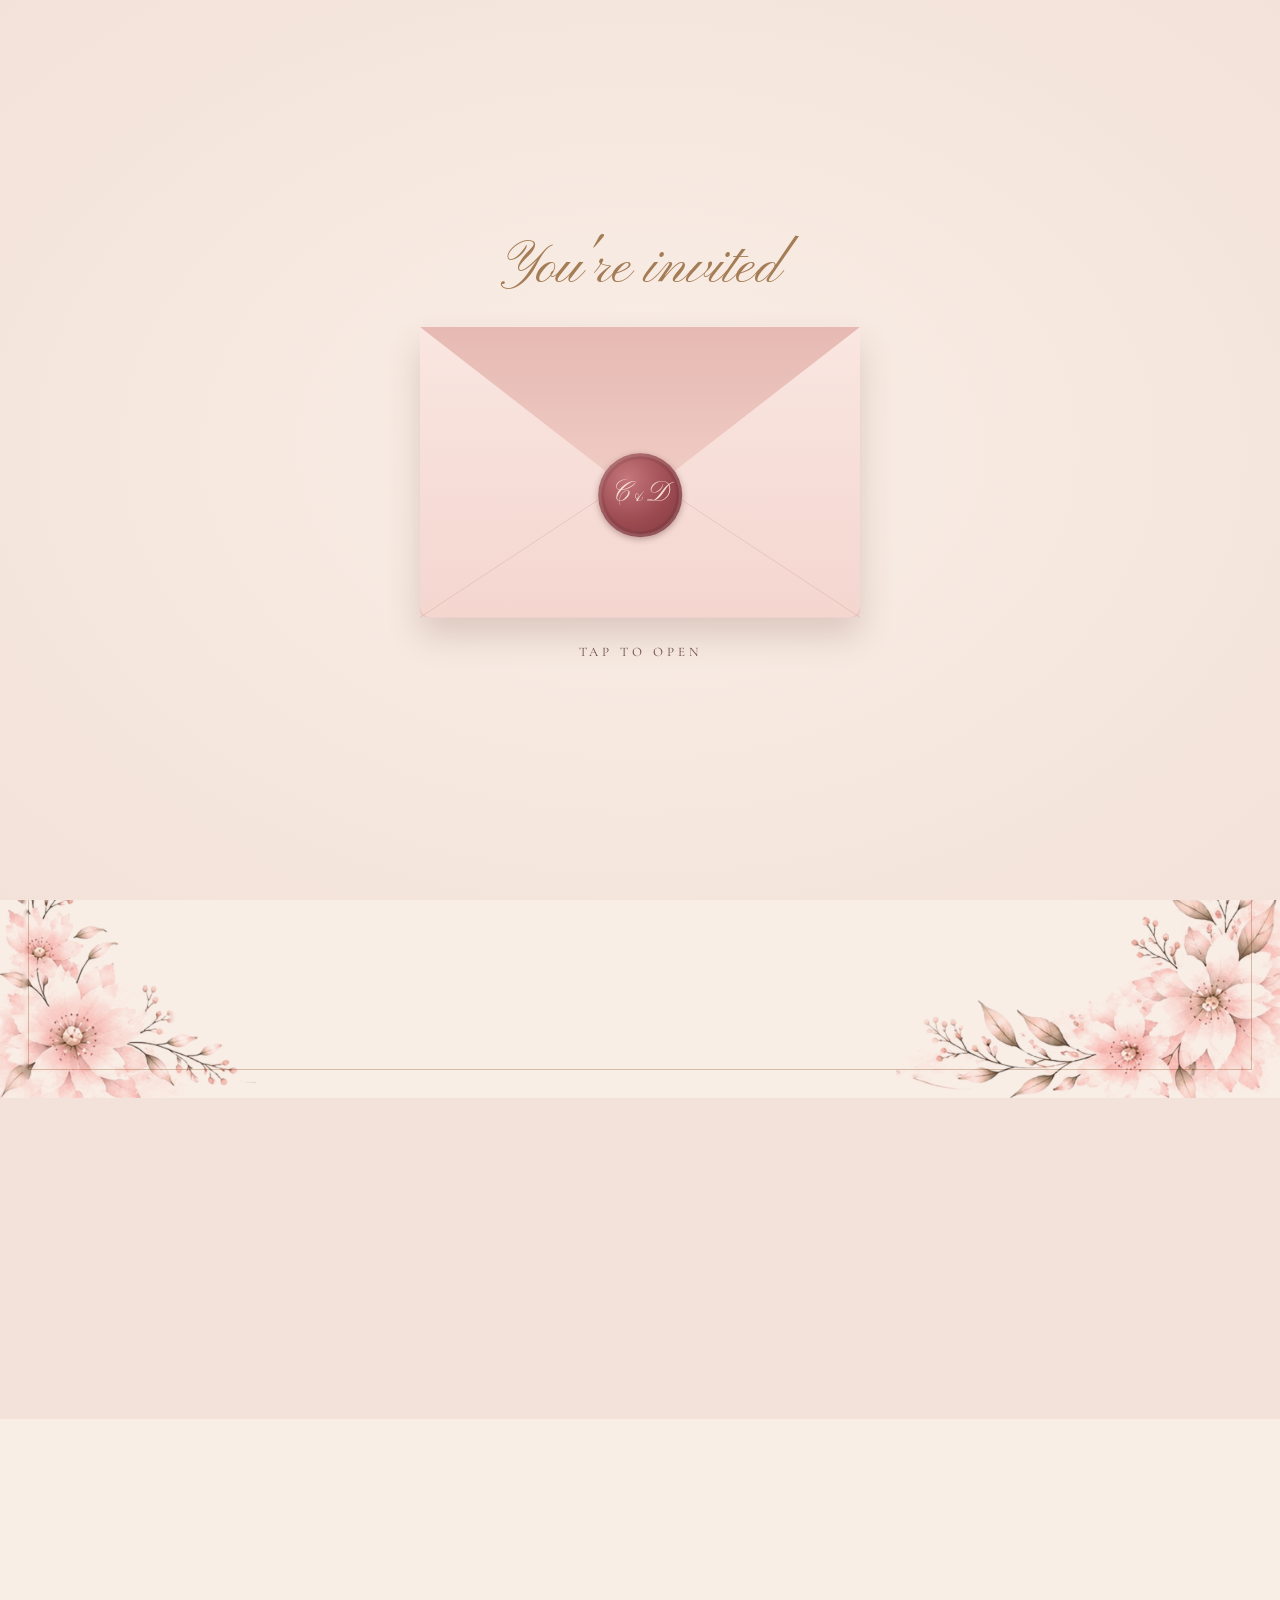
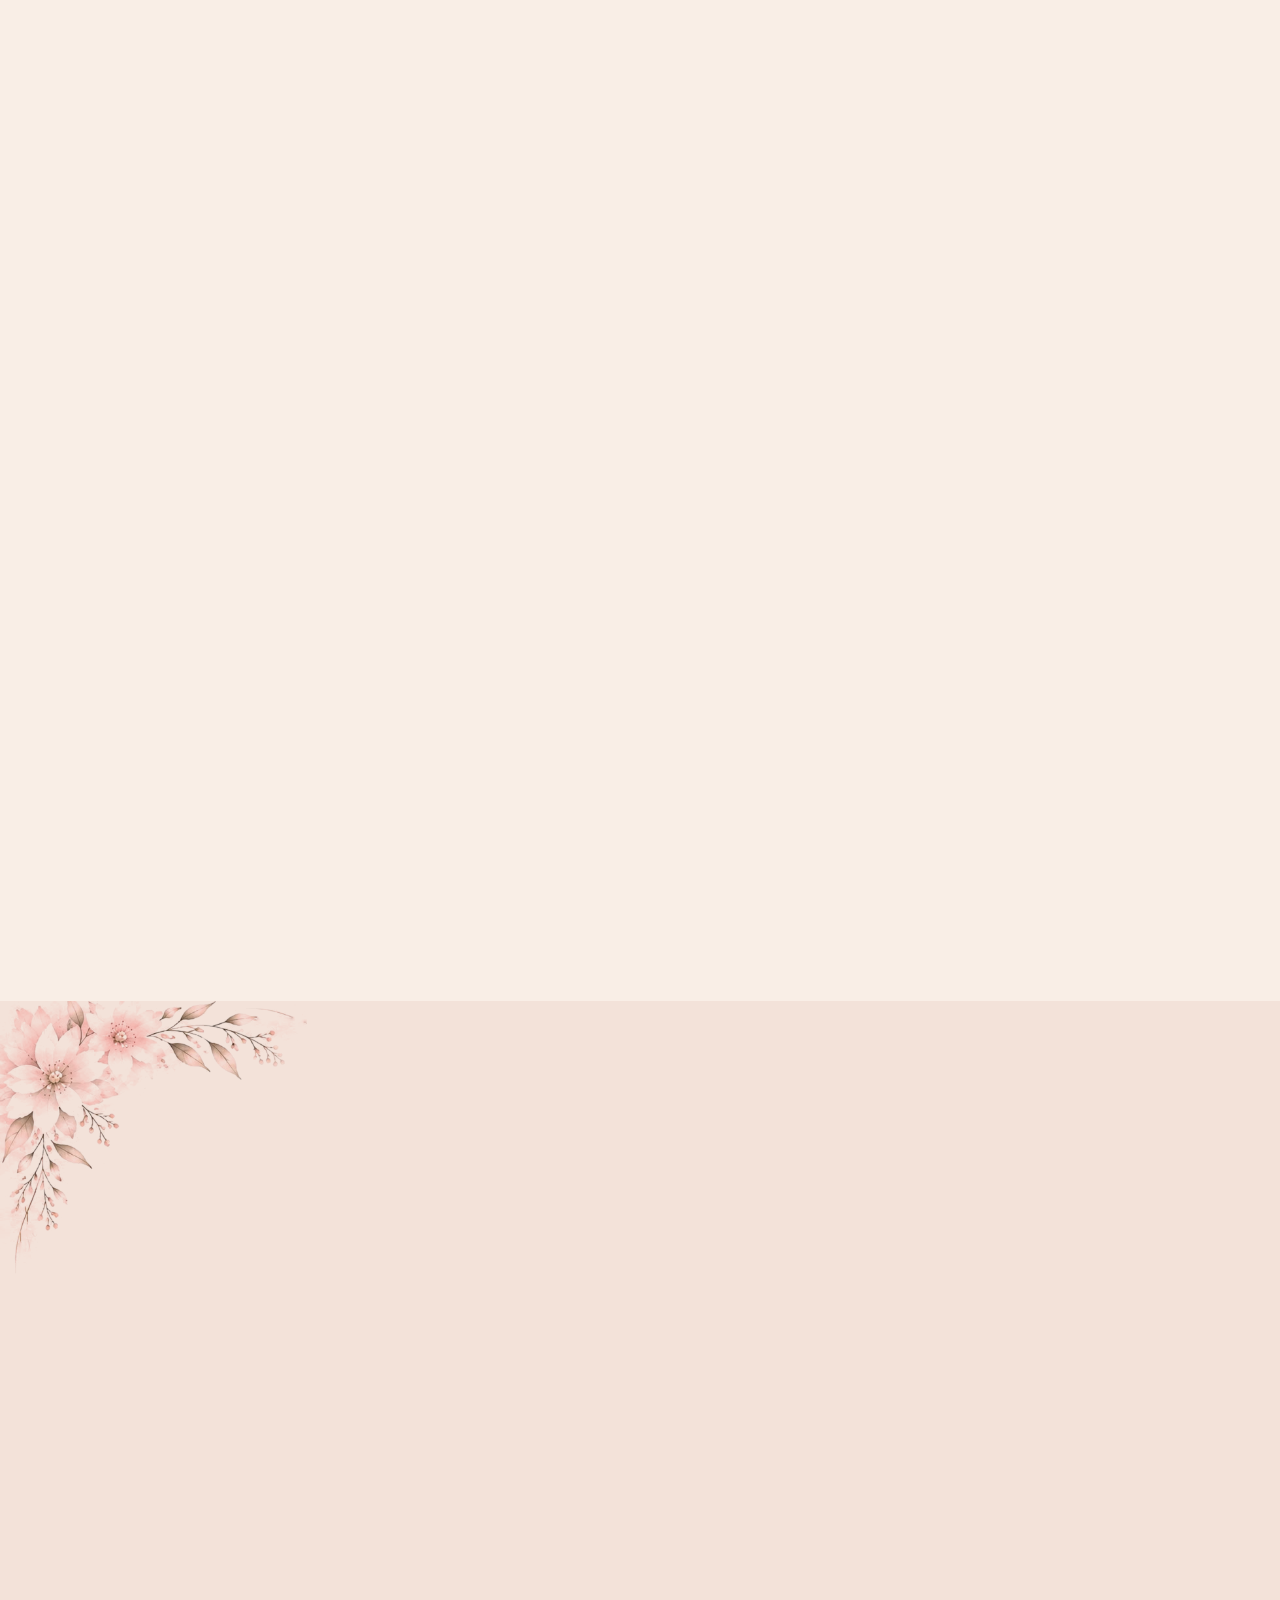
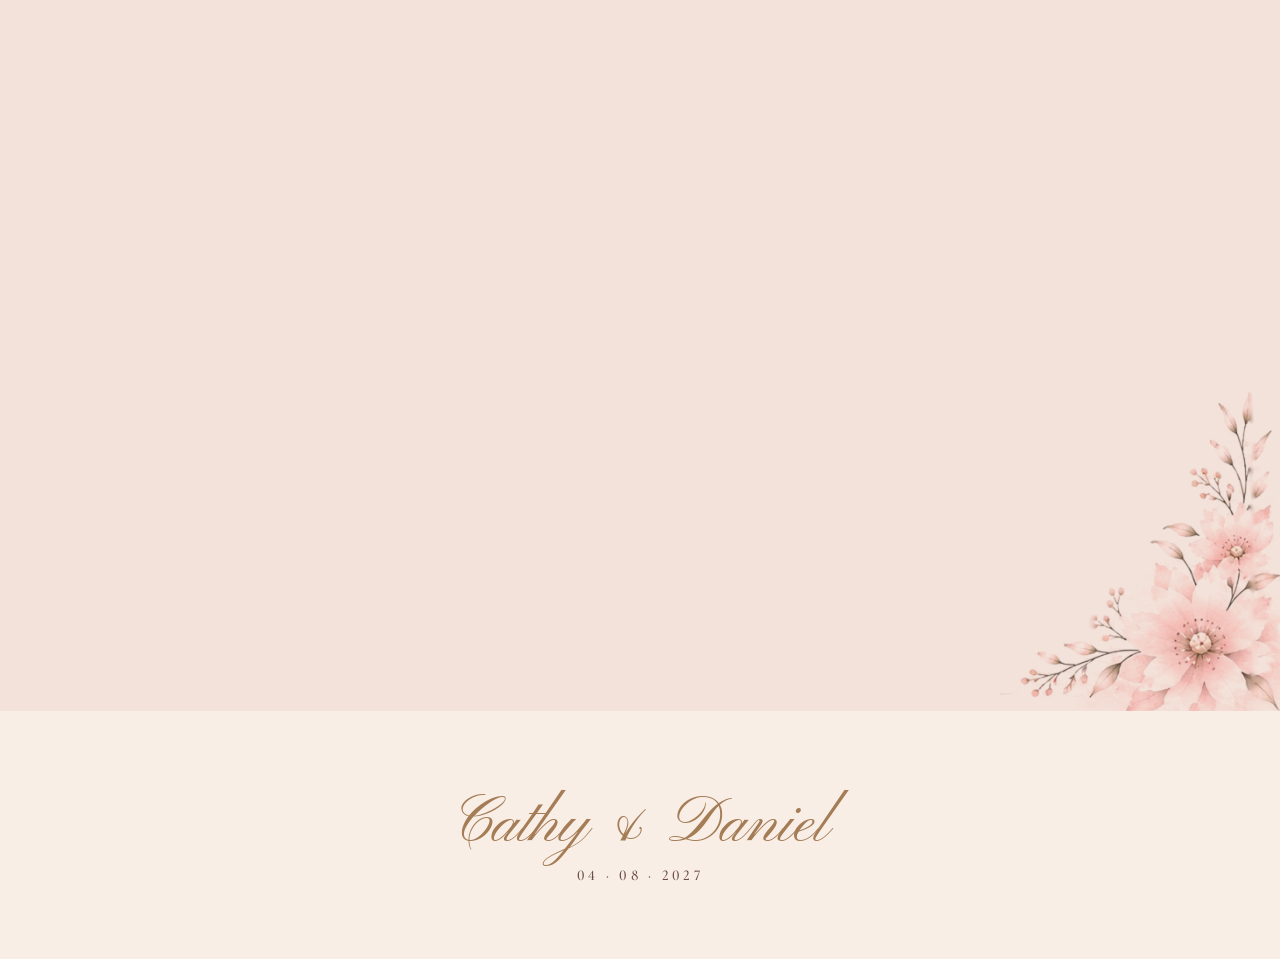
==== index.html @ a4ec34b3 "Redraw suit outline, fix Best Man/Maid of Honour layout on phones, real .ics file for Apple Calendar" ====
<!DOCTYPE html>
<html lang="en">
<head>
<meta charset="UTF-8">
<meta name="viewport" content="width=device-width, initial-scale=1, viewport-fit=cover">
<title>Cathy &amp; Daniel · 4 August 2027</title>
<meta name="description" content="Join us to celebrate the wedding of Cathy Lei Arcangel and Daniel Geoff Green on Wednesday 4 August 2027 at Surf Suites, URBNSURF Sydney.">
<meta property="og:title" content="Cathy &amp; Daniel are getting married">
<meta property="og:description" content="Wednesday, 4 August 2027 · Surf Suites, URBNSURF Sydney">
<meta property="og:image" content="assets/share.jpg">
<meta name="theme-color" content="#f9eee6">
<link rel="icon" href="assets/favicon.svg" type="image/svg+xml">
<link rel="preconnect" href="https://fonts.googleapis.com">
<link rel="preconnect" href="https://fonts.gstatic.com" crossorigin>
<link href="https://fonts.googleapis.com/css2?family=Cormorant+Garamond:ital,wght@0,400;0,500;0,600;1,400;1,500&family=Pinyon+Script&display=swap" rel="stylesheet">
<link rel="stylesheet" href="styles.css?v=7">
</head>
<body class="locked">

<!-- ============ ENVELOPE INTRO ============ -->
<div class="intro" id="intro" aria-label="Open your invitation">
  <p class="intro-greeting" id="greeting">You're invited</p>
  <button class="envelope" id="envelope" aria-label="Open the invitation">
    <span class="env-back"></span>
    <span class="env-card">
      <span class="script">Cathy &amp; Daniel</span>
      <span class="env-card-date">04 · 08 · 2027</span>
    </span>
    <svg class="env-pocket" viewBox="0 0 100 66" preserveAspectRatio="none" aria-hidden="true">
      <defs><linearGradient id="pk" x1="0" y1="0" x2="0" y2="1"><stop offset="0" stop-color="#fae6e1"/><stop offset="1" stop-color="#f4d6cf"/></linearGradient></defs>
      <path d="M0 0 L50 34.3 L100 0 L100 63 Q100 66 97 66 L3 66 Q0 66 0 63 Z" fill="url(#pk)"/>
      <path d="M0 0 L50 34.3 L100 0" fill="none" stroke="#fff" stroke-opacity=".7" stroke-width="1" vector-effect="non-scaling-stroke"/>
      <path d="M0 66 L44 37 M100 66 L56 37" fill="none" stroke="#d9aaa1" stroke-opacity=".45" stroke-width="1" vector-effect="non-scaling-stroke"/>
    </svg>
    <svg class="env-flap" viewBox="0 0 100 38.3" preserveAspectRatio="none" aria-hidden="true">
      <defs><linearGradient id="fl" x1="0" y1="0" x2="0" y2="1"><stop offset="0" stop-color="#e6bab2"/><stop offset="1" stop-color="#f0cdc6"/></linearGradient></defs>
      <path d="M0 0 L100 0 L52 37.3 Q50 38.3 48 37.3 Z" fill="url(#fl)"/>
    </svg>
    <span class="seal"><span>C<i>&amp;</i>D</span></span>
  </button>
  <p class="intro-hint">Tap to open</p>
</div>

<!-- ============ NAV ============ -->
<nav class="nav" id="nav">
  <a href="#top" class="nav-mono script">C &amp; D</a>
  <div class="nav-links">
    <a href="#details">Details</a>
    <a href="#entourage">Entourage</a>
    <a href="#attire">Attire</a>
    <a href="#rsvp" class="nav-rsvp">RSVP</a>
  </div>
</nav>

<main id="top">

  <!-- ============ HERO / INVITATION ============ -->
  <header class="hero">
    <img class="floral fl-tl" src="assets/floral-corner.png" alt="">
    <img class="floral fl-br" src="assets/floral-corner.png" alt="">
    <img class="floral fl-bl" src="assets/floral-low.png" alt="">

    <div class="hero-inner">
      <p class="caps small reveal">With the grace of God<br>and the blessing of our parents</p>
      <p class="parents reveal">Emmanuel and Juana Arcangel<br>Rodney and Debbie Green</p>

      <div class="divider reveal"><span></span></div>

      <p class="caps small reveal">Together with our families</p>
      <h1 class="couple reveal">
        <span class="name">Cathy Lei Arcangel</span>
        <span class="and"><span class="script">and</span></span>
        <span class="name">Daniel Geoff Green</span>
      </h1>
      <p class="caps small reveal">Joyfully invite you to celebrate our wedding</p>

      <div class="divider reveal"><span></span></div>

      <p class="date reveal">Wednesday, 4 August 2027<br>4:00 pm</p>
      <p class="script venue-script reveal">Surf Suites</p>
      <p class="caps small reveal">URBNSURF Sydney · Sydney Olympic Park</p>

      <a href="#rsvp" class="btn reveal">RSVP</a>
    </div>

  </header>

  <!-- ============ COUNTDOWN ============ -->
  <section class="countdown" id="countdown">
    <p class="script section-script reveal">Counting down</p>
    <div class="timer reveal" id="timer" aria-live="off">
      <div><b id="cd-days">--</b><span>Days</span></div>
      <div><b id="cd-hours">--</b><span>Hours</span></div>
      <div><b id="cd-mins">--</b><span>Minutes</span></div>
      <div><b id="cd-secs">--</b><span>Seconds</span></div>
    </div>
  </section>

  <!-- ============ DETAILS ============ -->
  <section class="section" id="details">
    <h2 class="script section-title reveal">The Details</h2>
    <div class="divider reveal"><span></span></div>

    <div class="detail-grid">
      <article class="card reveal">
        <p class="eyebrow">When</p>
        <p class="card-big">Wednesday<br>4 August 2027</p>
        <p class="card-text">Ceremony begins at 4:00 pm</p>
        <div class="card-actions">
          <a class="btn btn-ghost" id="gcal" target="_blank" rel="noopener">Google Calendar</a>
          <a class="btn btn-ghost" href="assets/wedding.ics">Apple / Outlook</a>
        </div>
      </article>

      <article class="card reveal">
        <p class="eyebrow">Where</p>
        <p class="card-big">Surf Suites</p>
        <p class="card-text">URBNSURF Sydney<br>Sydney Olympic Park, NSW</p>
        <div class="card-actions">
          <a class="btn btn-ghost" target="_blank" rel="noopener"
             href="https://www.google.com/maps/search/?api=1&query=URBNSURF+Sydney+Sydney+Olympic+Park">Get directions</a>
        </div>
      </article>
    </div>

    <div class="map reveal">
      <iframe title="Map to URBNSURF Sydney" loading="lazy" referrerpolicy="no-referrer-when-downgrade"
        src="https://maps.google.com/maps?q=URBNSURF%20Sydney%2C%20Sydney%20Olympic%20Park&z=15&output=embed"></iframe>
    </div>
  </section>

  <!-- ============ ENTOURAGE ============ -->
  <section class="section section-tint" id="entourage">
    <img class="floral fl-sec-tl" src="assets/floral-corner.png" alt="">
    <h2 class="script section-title reveal">Wedding Entourage</h2>
    <div class="divider reveal"><span></span></div>

    <div class="ent-block reveal">
      <h3 class="heading">Witnesses</h3>
      <p class="desc">to stand with us and bear witness to our exchange of vows</p>
      <p class="names">Reggie and Ana Mercado<br>Pete and Janene Rox</p>
    </div>

    <div class="ent-block reveal">
      <p class="desc">to stand beside us throughout our wedding ceremony</p>
      <div class="split">
        <div><h4 class="sub">Best Man</h4><p class="names">Adam Cooper</p></div>
        <div><h4 class="sub">Maid of Honour</h4><p class="names">Jane Zamar</p></div>
      </div>
    </div>

    <div class="ent-block reveal">
      <h3 class="heading">Ceremonial Traditions</h3>
      <p class="desc intro-desc">Honouring cherished Filipino wedding traditions that celebrate unity, love, commitment and the joining of two families</p>
      <div class="rites">
        <div class="rite">
          <h4 class="sub">The Veil</h4>
          <p class="desc">to clothe us in unity, comfort and the loving protection of our marriage</p>
          <p class="names sm">Paul Zamar and Richelle Zamora</p>
        </div>
        <div class="rite">
          <h4 class="sub">The Cord</h4>
          <p class="desc">to bind us together in everlasting love and fidelity</p>
          <p class="names sm">Luke Evangelista and Mara Angoluan</p>
        </div>
        <div class="rite">
          <h4 class="sub">The Candle</h4>
          <p class="desc">to light our path as one family and guide us on our journey together</p>
          <p class="names sm">Rebecca Green</p>
        </div>
      </div>
    </div>

    <div class="ent-block reveal">
      <div class="split">
        <div><h4 class="sub">Flower Girls</h4><p class="names sm">Elisha and Lois Zamar</p></div>
        <div><h4 class="sub">Ring Bearer</h4><p class="names sm">Nathan Zamar</p></div>
      </div>
    </div>
  </section>

  <!-- ============ ATTIRE ============ -->
  <section class="section attire" id="attire">
    <h2 class="script section-title reveal">Attire</h2>
    <div class="divider reveal"><span></span></div>
    <div class="attire-row reveal">
      <img src="assets/dress.svg" alt="Line drawing of a formal gown" class="attire-dress">
      <div>
        <p class="card-big">Formal</p>
        <p class="card-text">Please join us dressed in your formal best.</p>
      </div>
      <img src="assets/suit.svg" alt="Line drawing of a formal suit" class="attire-suit">
    </div>
  </section>

  <!-- ============ RSVP ============ -->
  <section class="section section-tint" id="rsvp">
    <img class="floral fl-sec-br" src="assets/floral-low.png" alt="">
    <h2 class="script section-title reveal">Kindly Reply</h2>
    <div class="divider reveal"><span></span></div>
    <p class="caps small reveal" id="rsvp-deadline">Please respond by 30 June 2027</p>

    <form class="rsvp reveal" id="rsvp-form" novalidate>
      <p class="rsvp-hello" id="rsvp-hello" hidden></p>

      <label class="field">
        <span>Your name<span class="req">*</span></span>
        <input type="text" name="name" id="f-name" autocomplete="name" required>
      </label>

      <fieldset class="choice">
        <legend>Will you be joining us?<span class="req">*</span></legend>
        <label class="choice-card">
          <input type="radio" name="attending" value="Yes" required>
          <span><b>Joyfully accepts</b><small>I'll be there</small></span>
        </label>
        <label class="choice-card">
          <input type="radio" name="attending" value="No">
          <span><b>Regretfully declines</b><small>Celebrating from afar</small></span>
        </label>
      </fieldset>

      <div class="if-yes" id="if-yes" hidden>
        <label class="field">
          <span>How many in your party, including you?</span>
          <select name="guests" id="f-guests"></select>
          <small class="hint" id="seats-hint"></small>
        </label>
        <label class="field" id="names-field" hidden>
          <span>Names of your guests</span>
          <input type="text" name="guestNames" placeholder="e.g. Maria Santos, Jose Santos">
        </label>
        <label class="field">
          <span>Dietary requirements or allergies</span>
          <textarea name="dietary" rows="2" placeholder="Vegetarian, gluten-free, nut allergy… (leave blank if none)"></textarea>
        </label>
      </div>

      <label class="field">
        <span>Email <small>(optional, for any updates)</small></span>
        <input type="email" name="email" autocomplete="email">
      </label>

      <label class="field">
        <span>A note for the couple <small>(optional)</small></span>
        <textarea name="message" rows="3"></textarea>
      </label>

      <input type="hidden" name="invite" id="f-invite">
      <!-- spam trap: real people never see or fill this -->
      <input type="text" name="website" class="hp" tabindex="-1" autocomplete="off" aria-hidden="true">

      <p class="form-error" id="form-error" role="alert" hidden></p>
      <button type="submit" class="btn btn-solid" id="submit">Send RSVP</button>
    </form>

    <div class="thanks" id="thanks" hidden>
      <p class="script thanks-title" id="thanks-title">Thank you</p>
      <p class="card-text" id="thanks-text"></p>
      <button class="link-btn" id="again" type="button">Need to change something? Reply again</button>
    </div>
  </section>

  <footer class="footer">
    <p class="script footer-names">Cathy &amp; Daniel</p>
    <p class="caps small">04 · 08 · 2027</p>
  </footer>
</main>

<script src="app.js?v=7"></script>
</body>
</html>
---- styles.css ----
:root {
  --paper: #f9eee6;        /* matches the watercolour artwork's paper exactly */
  --paper-deep: #f3e2d9;
  --blush: #efd3cc;
  --ink: #4a3029;
  --ink-soft: #6a4c43;
  --gold: #a47c55;
  --gold-soft: rgba(164, 124, 85, .45);
  --rose: #b05f63;
  --rose-deep: #93464c;
  --serif: "Cormorant Garamond", Georgia, "Times New Roman", serif;
  --script: "Pinyon Script", "Snell Roundhand", cursive;
  --gutter: clamp(16px, 5vw, 48px);
}

* { box-sizing: border-box; margin: 0; padding: 0; }
html { scroll-behavior: smooth; -webkit-text-size-adjust: 100%; }
body {
  background: var(--paper);
  color: var(--ink);
  font-family: var(--serif);
  font-size: 18px;
  line-height: 1.5;
  font-variant-numeric: lining-nums;
  overflow-x: hidden;
}
body.locked { overflow: hidden; height: 100svh; }
img { max-width: 100%; display: block; }
a { color: inherit; }

/* ---------- shared type ---------- */
.script { font-family: var(--script); font-weight: 400; color: var(--gold); line-height: 1.1; }
.caps { text-transform: uppercase; letter-spacing: .22em; font-weight: 500; }
.small { font-size: clamp(12.5px, 3.3vw, 15px); color: var(--ink-soft); line-height: 1.8; }
.divider { display: flex; align-items: center; gap: 12px; width: min(300px, 70%); margin: 28px auto; }
.divider::before, .divider::after { content: ""; flex: 1; height: 1px; background: var(--gold); opacity: .7; }
.divider span { width: 7px; height: 7px; background: var(--gold); transform: rotate(45deg); }

.btn {
  display: inline-block; margin-top: 34px; padding: 13px 38px;
  font: 600 14px/1 var(--serif); letter-spacing: .28em; text-transform: uppercase; text-decoration: none;
  color: var(--paper); background: var(--gold); border: 1px solid var(--gold); border-radius: 999px;
  cursor: pointer; transition: background .25s, color .25s, transform .25s;
}
.btn:hover { background: var(--rose-deep); border-color: var(--rose-deep); transform: translateY(-1px); }
.btn-ghost { background: transparent; color: var(--gold); margin-top: 0; padding: 11px 20px; font-size: 12.5px; letter-spacing: .2em; }
.btn-ghost:hover { color: var(--paper); }
.btn-solid { width: 100%; margin-top: 10px; }
.btn:focus-visible, input:focus-visible, select:focus-visible, textarea:focus-visible, .envelope:focus-visible {
  outline: 2px solid var(--rose); outline-offset: 3px;
}

/* ---------- florals ---------- */
.floral { position: absolute; pointer-events: none; user-select: none; z-index: 0; }
.fl-tl { top: 0; left: 0; width: clamp(200px, 36vw, 470px); }
.fl-br { bottom: 0; right: 0; width: clamp(170px, 30vw, 400px); transform: rotate(180deg); }
.fl-bl { bottom: 0; left: 0; width: clamp(120px, 20vw, 260px); opacity: .95; }
.fl-sec-tl { top: 0; left: 0; width: clamp(150px, 24vw, 320px); opacity: .9; }
.fl-sec-br { bottom: 0; right: 0; width: clamp(140px, 22vw, 280px); transform: scaleX(-1); opacity: .9; }
.fl-foot { top: 0; right: 0; width: clamp(150px, 22vw, 280px); transform: scaleX(-1); opacity: .85; }

/* ---------- envelope intro ---------- */
.intro {
  position: fixed; inset: 0; z-index: 50;
  display: flex; flex-direction: column; align-items: center; justify-content: center; gap: 26px;
  padding: var(--gutter);
  background: radial-gradient(ellipse at center, var(--paper) 0%, var(--paper-deep) 100%);
  transition: opacity .9s ease, visibility .9s;
}
.intro.gone { opacity: 0; visibility: hidden; }
.intro-greeting { font: 400 clamp(36px, 9vw, 58px)/1.1 var(--script); color: var(--gold); text-align: center; }
.intro-hint { font-size: 13px; letter-spacing: .3em; text-transform: uppercase; color: var(--ink-soft); animation: pulse 2.2s ease-in-out infinite; }
.intro.opening .intro-hint, .intro.opening .intro-greeting { opacity: 0; transition: opacity .4s; }
@keyframes pulse { 50% { opacity: .45; } }

.envelope {
  --w: min(86vw, 440px);
  position: relative; width: var(--w); height: calc(var(--w) * .66);
  border: 0; padding: 0; background: none; cursor: pointer;
  -webkit-tap-highlight-color: transparent;
}
/* Shapes are inline SVG, not CSS clip-path: browsers can drop clip-path
   on layers next to a 3D-animated element, which made the pocket cover the card. */
.env-back, .env-pocket, .env-flap { position: absolute; left: 0; top: 0; width: 100%; display: block; }
.env-back { height: 100%; z-index: 1; background: #ecc8c1; border-radius: 6px; box-shadow: 0 18px 34px rgba(110, 60, 50, .2); }
.env-pocket { height: 100%; z-index: 3; overflow: visible; }
.env-flap {
  height: 58%; z-index: 4;
  transform-origin: 50% 0;
  transform: perspective(900px) rotateX(0deg);
  transition: transform .7s cubic-bezier(.6, 0, .3, 1), z-index 0s .35s;
}
.env-card {
  position: absolute; z-index: 2; left: 7%; right: 7%; top: 8%; height: 86%;
  background: var(--paper); border-radius: 3px;
  box-shadow: inset 0 0 0 1px var(--gold-soft), 0 2px 10px rgba(110, 60, 50, .12);
  display: flex; flex-direction: column; align-items: center; justify-content: flex-start; padding-top: 7%;
  transition: transform 1s cubic-bezier(.5, 0, .2, 1) .55s;
}
.env-card .script { font-size: clamp(26px, 7vw, 40px); }
.env-card-date { font-size: 12px; letter-spacing: .3em; color: var(--ink-soft); margin-top: 4px; }
.seal {
  position: absolute; z-index: 5; left: 50%; top: 58%; width: 19%; aspect-ratio: 1;
  transform: translate(-50%, -50%);
  border-radius: 50%;
  background: radial-gradient(circle at 35% 30%, #c4767a, #9b4a50 55%, #7e3940);
  box-shadow: 0 2px 6px rgba(80, 30, 30, .35), inset 0 0 0 3px rgba(255, 255, 255, .12), inset 0 0 0 6px rgba(0, 0, 0, .08);
  display: grid; place-items: center;
  transition: opacity .3s, transform .3s;
}
.seal span { font: 400 clamp(18px, 5vw, 28px)/1 var(--script); color: #f6dcd6; }
.seal i { font-style: normal; font-size: .7em; padding: 0 1px; }
.envelope:hover .seal { transform: translate(-50%, -50%) scale(1.05); }

.intro.opening .seal { opacity: 0; transform: translate(-50%, -50%) scale(.6); }
.intro.opening .env-flap { transform: perspective(900px) rotateX(180deg); z-index: 0; }
.intro.opening .env-card { transform: translateY(-55%); }

/* ---------- nav ---------- */
.nav {
  position: fixed; top: 0; left: 0; right: 0; z-index: 20;
  display: flex; align-items: center; justify-content: space-between;
  padding: 10px var(--gutter);
  background: rgba(249, 238, 230, .9); backdrop-filter: blur(8px); -webkit-backdrop-filter: blur(8px);
  border-bottom: 1px solid var(--gold-soft);
  transform: translateY(-100%); transition: transform .4s ease;
}
.nav.show { transform: none; }
.nav-mono { font-size: 28px; text-decoration: none; }
.nav-links { display: flex; gap: clamp(12px, 3.5vw, 32px); align-items: center; }
.nav-links a { font-size: 13px; letter-spacing: .2em; text-transform: uppercase; text-decoration: none; color: var(--ink-soft); }
.nav-links a:hover { color: var(--rose); }
.nav-rsvp { color: var(--rose) !important; font-weight: 600; }

/* ---------- hero ---------- */
.hero {
  position: relative; min-height: 100svh; overflow: hidden;
  display: flex; align-items: center; justify-content: center;
  padding: clamp(110px, 16vh, 160px) var(--gutter) clamp(90px, 14vh, 130px);
  text-align: center;
}
.hero::before { /* the gold frame from the printed card */
  content: ""; position: absolute; inset: clamp(12px, 2.5vw, 28px);
  border: 1px solid var(--gold-soft); pointer-events: none;
}
.hero-inner { position: relative; z-index: 1; max-width: 720px; }
.parents { font-size: clamp(20px, 5vw, 27px); font-weight: 500; line-height: 1.4; margin-top: 14px; }
.couple { font-weight: 500; margin: 18px 0 20px; }
.couple .name {
  display: block; font-size: clamp(25px, 6.6vw, 46px);
  letter-spacing: .13em; text-transform: uppercase; line-height: 1.15; padding-left: .13em;
}
.couple .and { display: flex; align-items: center; gap: 14px; width: min(560px, 100%); margin: 8px auto; }
.couple .and::before, .couple .and::after { content: ""; flex: 1; height: 1px; background: linear-gradient(90deg, transparent, var(--gold)); }
.couple .and::after { background: linear-gradient(270deg, transparent, var(--gold)); }
.couple .and .script { font-size: clamp(44px, 11vw, 64px); }
.date { font-size: clamp(20px, 5vw, 29px); font-weight: 500; letter-spacing: .13em; text-transform: uppercase; line-height: 1.5; }
.venue-script { font-size: clamp(46px, 11vw, 64px); margin-top: 14px; }


/* ---------- countdown ---------- */
.countdown { text-align: center; padding: 64px var(--gutter) 72px; background: var(--paper-deep); }
.section-script { font-size: clamp(38px, 9vw, 52px); margin-bottom: 18px; }
.timer { display: flex; justify-content: center; gap: clamp(10px, 4vw, 40px); }
.timer div { min-width: clamp(64px, 18vw, 110px); padding: 16px 6px 12px; border: 1px solid var(--gold-soft); border-radius: 6px; background: var(--paper); }
.timer b { display: block; font-size: clamp(32px, 8vw, 52px); font-weight: 500; line-height: 1; }
.timer span { display: block; margin-top: 8px; font-size: clamp(10.5px, 2.6vw, 13px); letter-spacing: .22em; text-transform: uppercase; color: var(--rose); font-weight: 600; }

/* ---------- sections ---------- */
.section { position: relative; overflow: hidden; padding: clamp(72px, 12vw, 120px) var(--gutter); text-align: center; }
.section > *:not(.floral) { position: relative; z-index: 1; }
.section-tint { background: var(--paper-deep); }
.section-title { font-size: clamp(50px, 12vw, 76px); }
.section .divider { margin-top: 16px; margin-bottom: 40px; }

.detail-grid { display: grid; grid-template-columns: repeat(auto-fit, minmax(260px, 1fr)); gap: 22px; max-width: 820px; margin: 0 auto; }
.card { padding: 34px 24px 30px; background: rgba(255, 255, 255, .35); border: 1px solid var(--gold-soft); border-radius: 6px; }
.eyebrow { font-size: 13px; font-weight: 600; letter-spacing: .3em; text-transform: uppercase; color: var(--rose); margin-bottom: 12px; }
.card-big { font-size: clamp(24px, 6vw, 30px); font-weight: 500; line-height: 1.25; }
.card-text { color: var(--ink-soft); font-size: 18px; margin-top: 8px; }
.card-actions { display: flex; flex-wrap: wrap; gap: 10px; justify-content: center; margin-top: 22px; }
.map { max-width: 820px; margin: 22px auto 0; border-radius: 6px; overflow: hidden; border: 1px solid var(--gold-soft); aspect-ratio: 16 / 9; background: var(--paper-deep); }
.map iframe { width: 100%; height: 100%; border: 0; filter: sepia(.25) saturate(.8); }

/* ---------- entourage ---------- */
.ent-block { max-width: 640px; margin: 0 auto; }
.ent-block + .ent-block { margin-top: 26px; padding-top: 30px; border-top: 1px solid var(--gold-soft); }
.heading { font-size: clamp(15px, 4vw, 18px); font-weight: 600; letter-spacing: .24em; text-transform: uppercase; color: var(--rose); }
.sub { font-size: clamp(12.5px, 3.4vw, 14px); font-weight: 600; letter-spacing: .22em; text-transform: uppercase; color: var(--rose); }
.desc { font-style: italic; font-size: clamp(16px, 4vw, 18px); color: var(--ink-soft); line-height: 1.35; margin-top: 4px; text-wrap: balance; }
.intro-desc { max-width: 520px; margin: 6px auto 0; }
.names { font-size: clamp(20px, 5vw, 24px); font-weight: 500; line-height: 1.35; margin-top: 8px; }
.names.sm { font-size: clamp(19px, 4.6vw, 22px); }
.split { display: grid; grid-template-columns: 1fr 1fr; margin-top: 16px; }
.split > div + div { border-left: 1px solid var(--gold-soft); }
.split > div { padding: 2px 10px; }
.rites { display: grid; gap: 22px; margin-top: 26px; }

/* ---------- attire ---------- */
.attire-row { display: grid; grid-template-columns: 1fr minmax(0, 230px) 1fr; align-items: end; gap: clamp(10px, 4vw, 40px); max-width: 640px; margin: 0 auto; }
.attire-row > div { padding-bottom: 30px; }
.attire-dress { height: 180px; width: auto; max-width: none; justify-self: end; }
.attire-suit { height: 180px; width: auto; max-width: none; justify-self: start; }

/* ---------- RSVP ---------- */
.rsvp { max-width: 520px; margin: 34px auto 0; text-align: left; display: grid; gap: 20px;
  padding: clamp(24px, 6vw, 40px); background: rgba(255, 255, 255, .45); border: 1px solid var(--gold-soft); border-radius: 8px; }
.rsvp-hello { text-align: center; font-size: 22px; font-style: italic; color: var(--ink); }
.field { display: grid; gap: 7px; }
.field > span, .choice legend { font-size: 14px; font-weight: 600; letter-spacing: .12em; text-transform: uppercase; color: var(--ink-soft); }
.field small, .choice small { text-transform: none; letter-spacing: 0; font-weight: 400; }
.req { color: var(--rose); margin-left: 3px; }
input[type=text], input[type=email], select, textarea {
  width: 100%; font: 400 18px/1.4 var(--serif); color: var(--ink);
  padding: 11px 14px; background: var(--paper); border: 1px solid var(--gold-soft); border-radius: 6px;
  transition: border-color .2s, box-shadow .2s;
}
input:focus, select:focus, textarea:focus { outline: none; border-color: var(--gold); box-shadow: 0 0 0 3px rgba(164, 124, 85, .15); }
textarea { resize: vertical; }
select { appearance: none; background-image: linear-gradient(45deg, transparent 50%, var(--gold) 50%), linear-gradient(135deg, var(--gold) 50%, transparent 50%);
  background-position: calc(100% - 20px) 52%, calc(100% - 14px) 52%; background-size: 6px 6px; background-repeat: no-repeat; }
.hint { color: var(--ink-soft); font-size: 15px; font-style: italic; }
.choice { border: 0; display: grid; grid-template-columns: 1fr 1fr; gap: 12px; }
.choice legend { margin-bottom: 9px; }
.choice-card { position: relative; cursor: pointer; }
.choice-card input { position: absolute; opacity: 0; }
.choice-card span { display: block; height: 100%; text-align: center; padding: 16px 10px; border: 1px solid var(--gold-soft); border-radius: 6px; background: var(--paper); transition: all .2s; }
.choice-card b { display: block; font-size: 18px; font-weight: 600; }
.choice-card small { display: block; color: var(--ink-soft); font-style: italic; font-size: 15px; }
.choice-card input:checked + span { border-color: var(--rose); background: #f6e0dc; box-shadow: 0 0 0 1px var(--rose); }
.choice-card input:focus-visible + span { outline: 2px solid var(--rose); outline-offset: 2px; }
.hp { position: absolute; left: -9999px; width: 1px; height: 1px; opacity: 0; }
.form-error { color: var(--rose-deep); font-style: italic; text-align: center; }
.btn[disabled] { opacity: .6; cursor: wait; }
.if-yes { display: grid; gap: 20px; }
[hidden] { display: none !important; }

.thanks { max-width: 520px; margin: 34px auto 0; }
.thanks-title { font-size: clamp(52px, 13vw, 72px); }
.link-btn { margin-top: 22px; background: none; border: 0; font: italic 16px var(--serif); color: var(--gold); text-decoration: underline; cursor: pointer; }

/* ---------- footer ---------- */
.footer { position: relative; overflow: hidden; text-align: center; padding: 80px var(--gutter) 70px; }
.footer > p { position: relative; z-index: 1; }
.footer-names { font-size: clamp(46px, 11vw, 64px); }

/* ---------- reveal on scroll ---------- */
.reveal { opacity: 0; transform: translateY(18px); transition: opacity .9s ease, transform .9s ease; }
.reveal.in { opacity: 1; transform: none; }

@media (max-width: 520px) {
  .split > div { padding: 2px 6px; }
  .split .sub { font-size: 12px; letter-spacing: .13em; white-space: nowrap; }
  body { font-size: 17px; }
  .nav-mono { display: none; }
  .nav { justify-content: center; }
  .choice { grid-template-columns: 1fr; }
  .attire-row { grid-template-columns: 1fr 1fr; }
  .attire-row > div { grid-column: 1 / -1; grid-row: 1; padding-bottom: 6px; }
  .attire-dress, .attire-suit { height: 150px; }
}

@media (max-width: 380px) {
  .split .sub { font-size: 11.5px; letter-spacing: .08em; }
}

@media (prefers-reduced-motion: reduce) {
  html { scroll-behavior: auto; }
  *, *::before, *::after { animation: none !important; transition-duration: .01ms !important; transition-delay: 0s !important; }
  .reveal { opacity: 1; transform: none; }
}
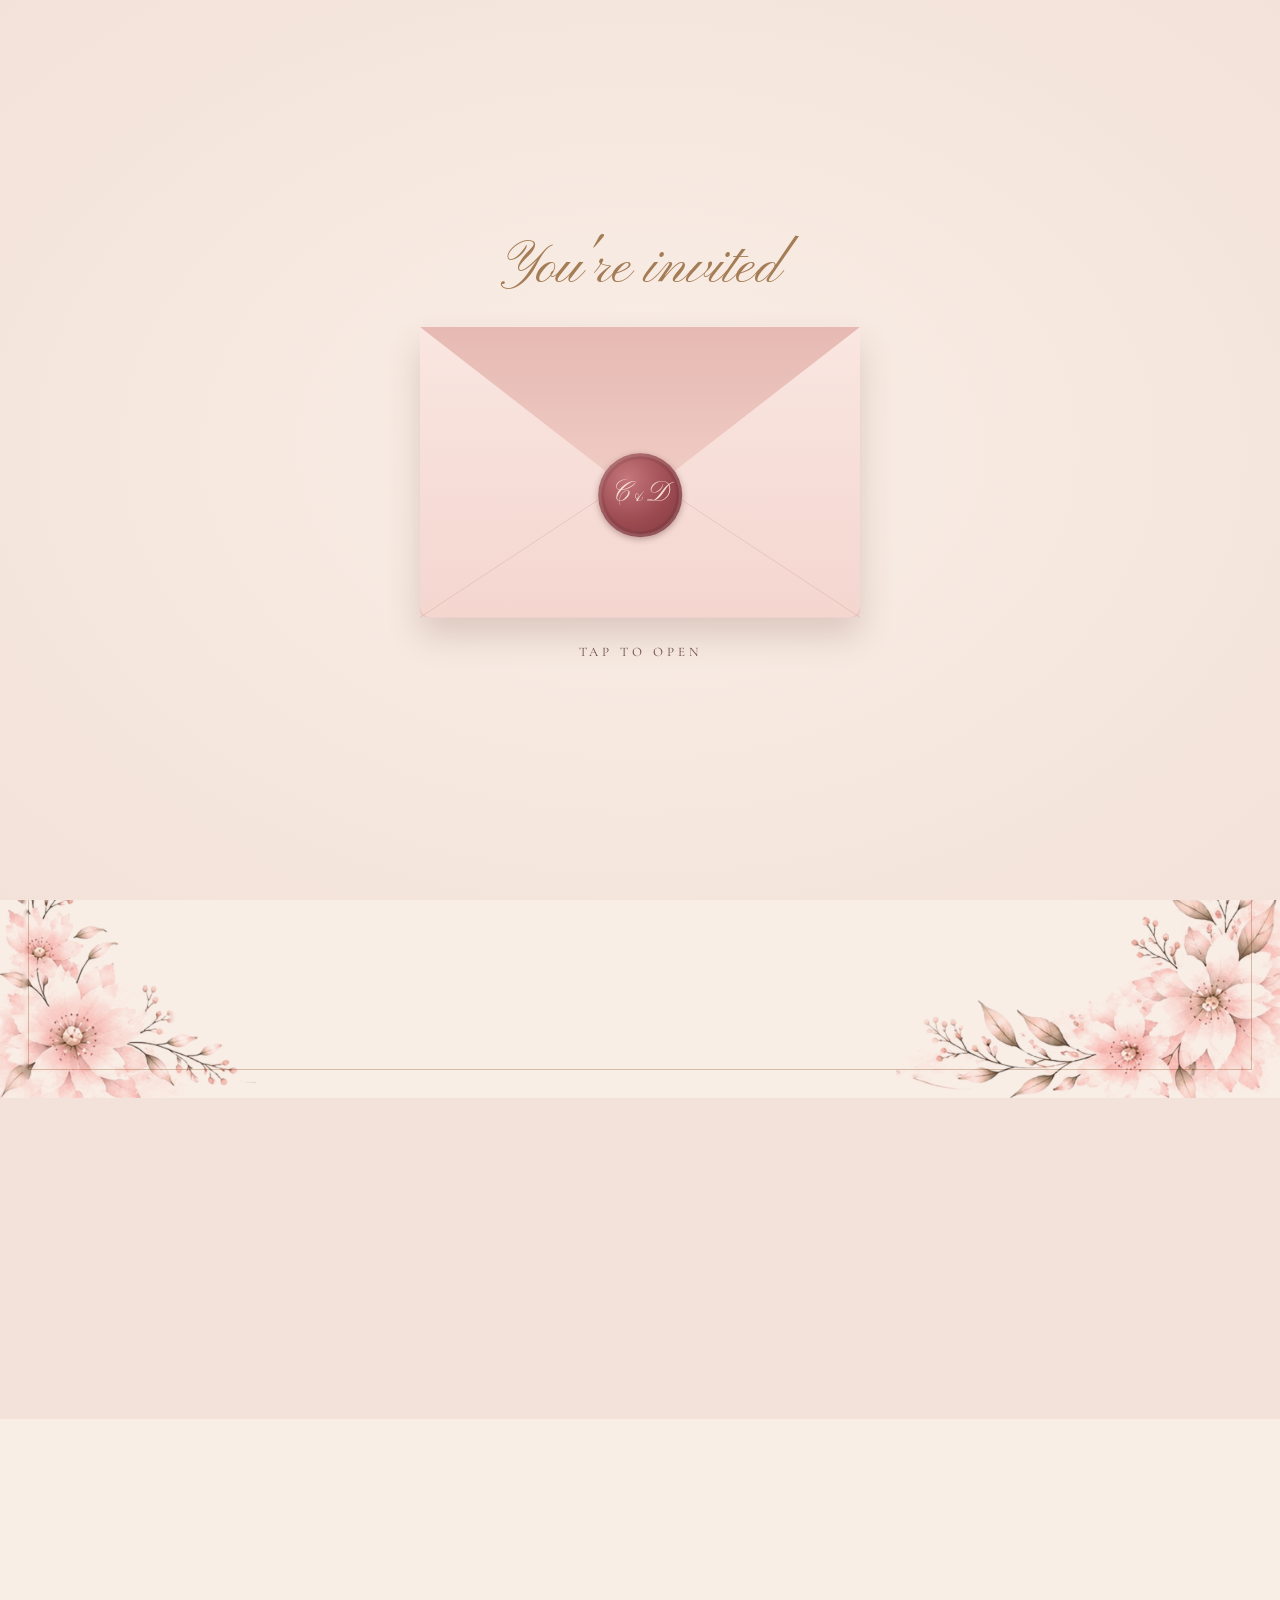
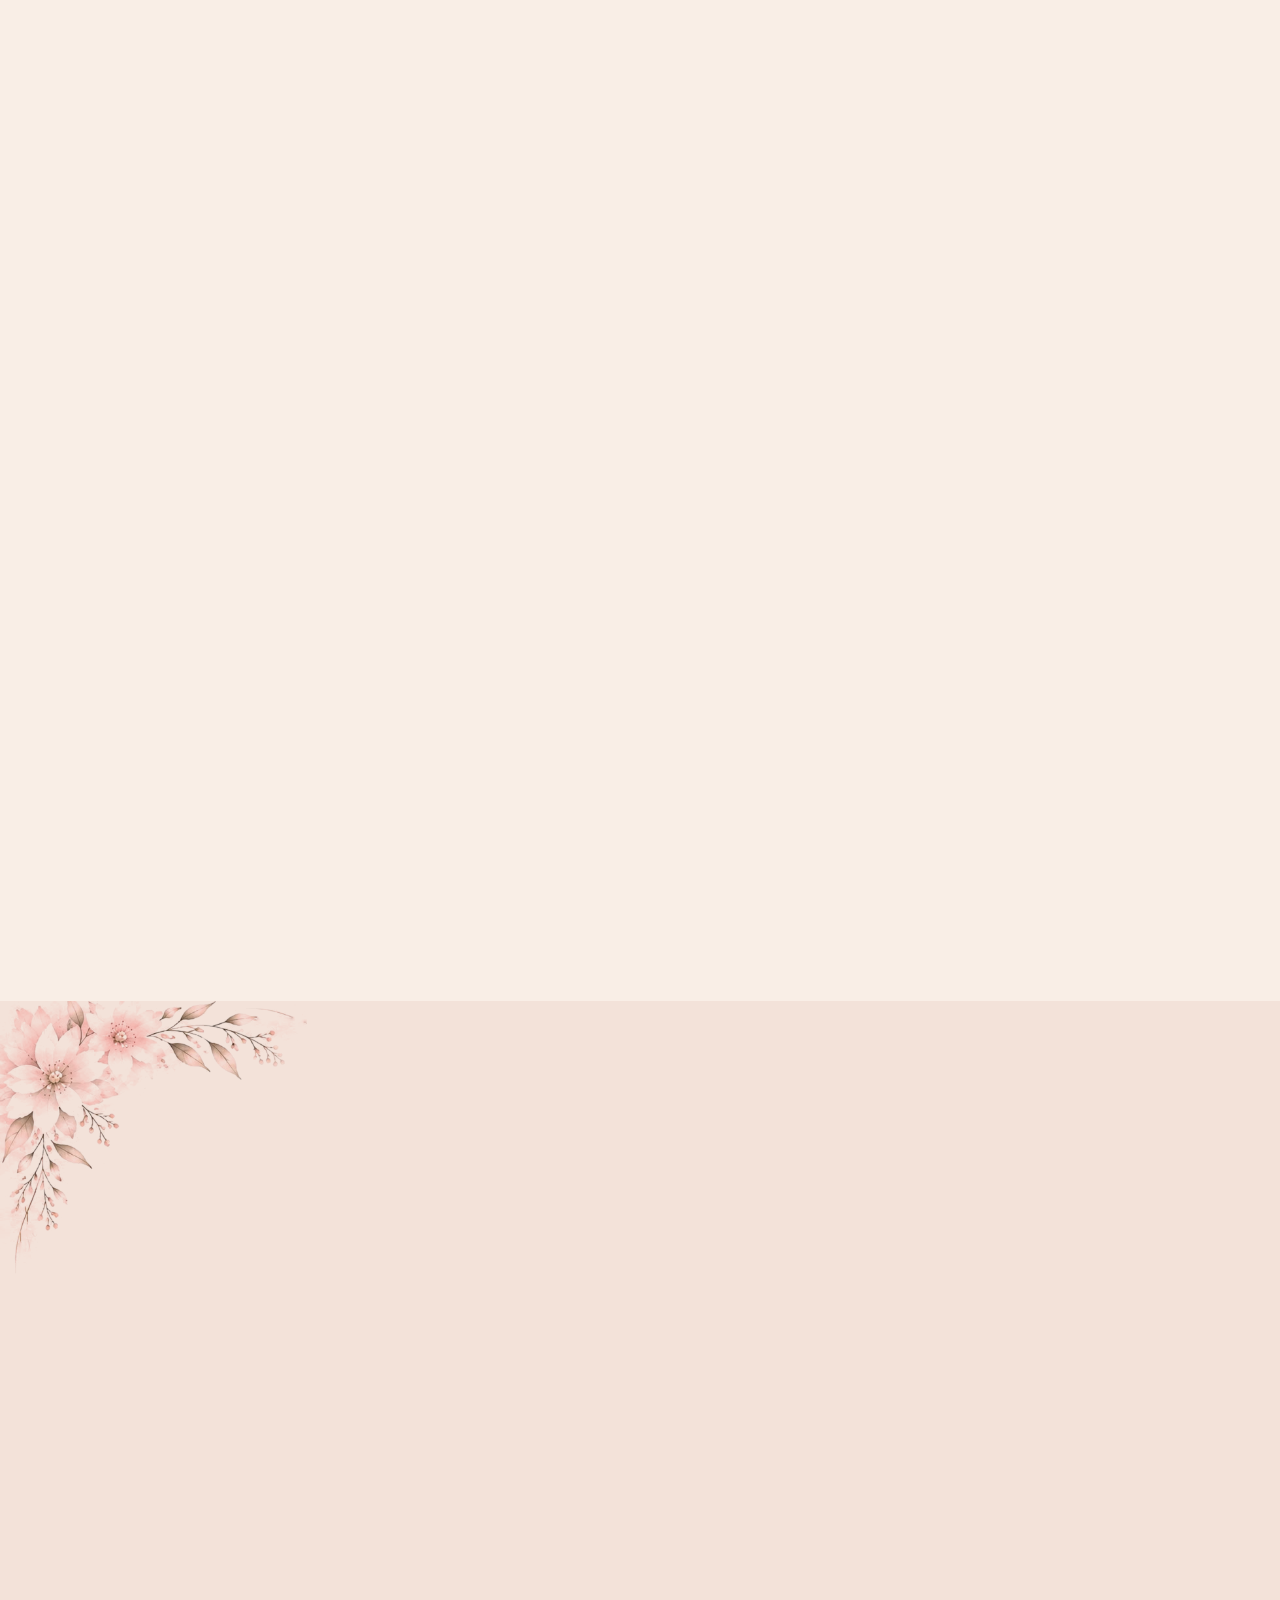
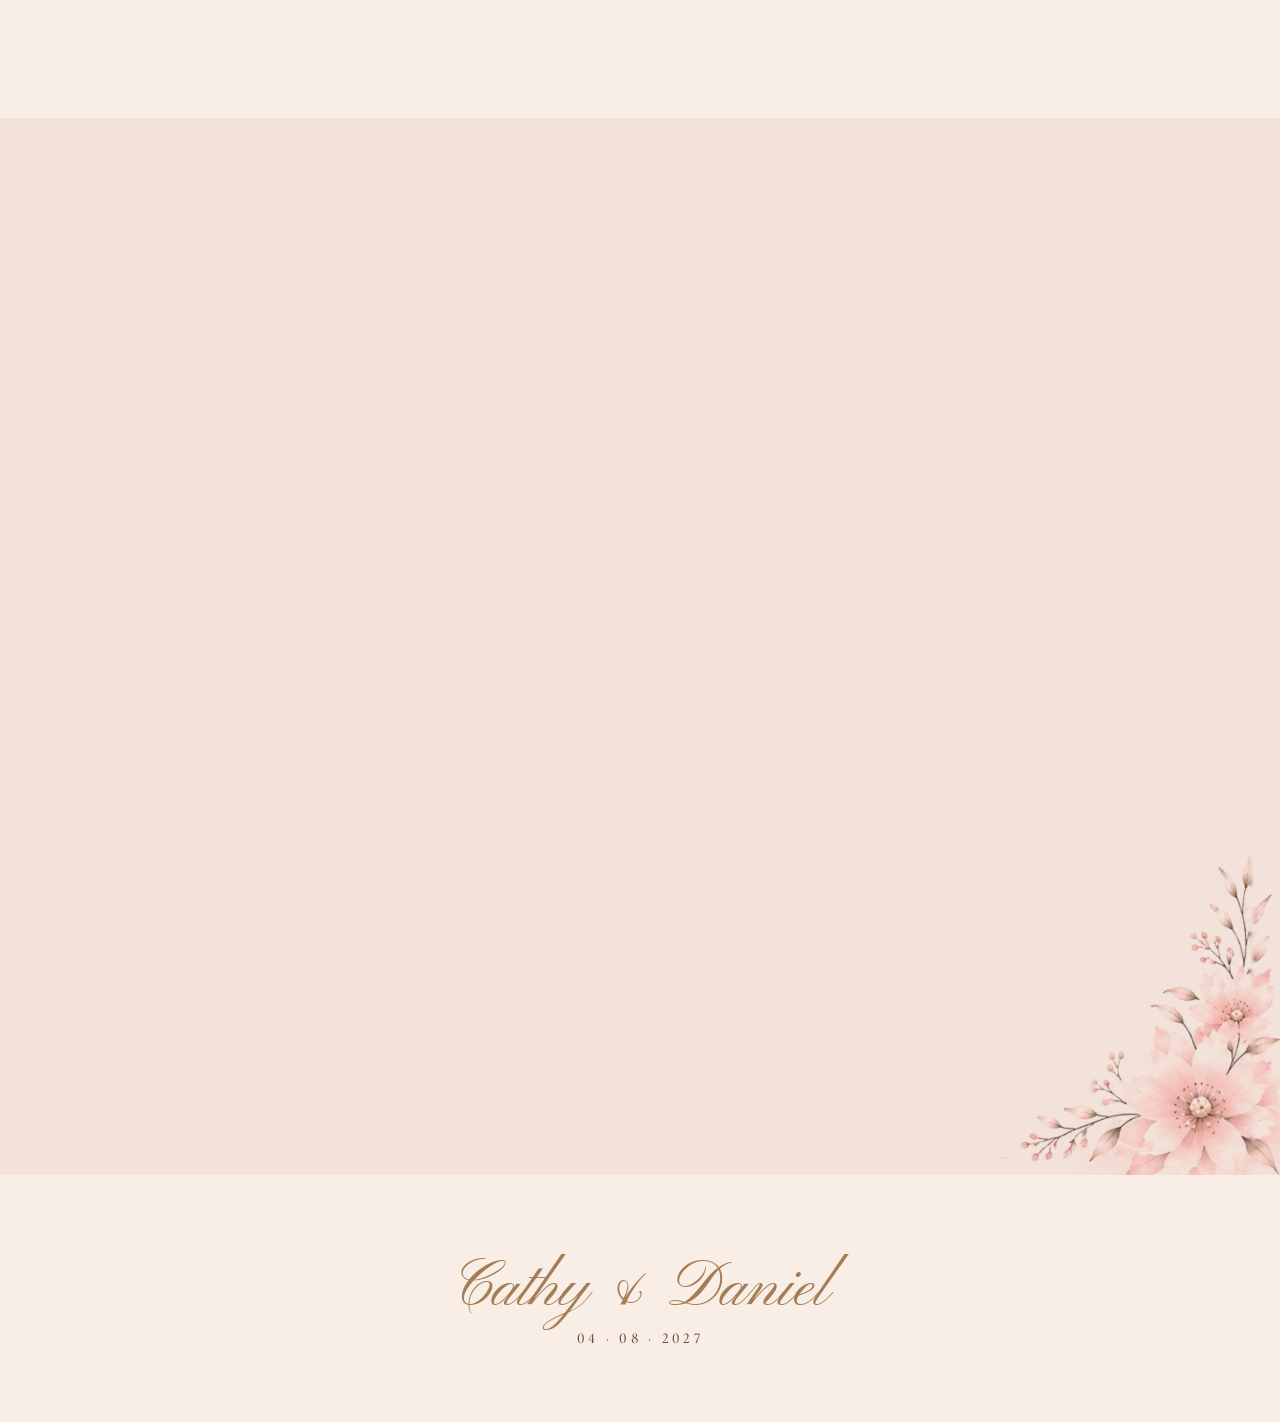
==== commit cc503344: "Use the couple line illustration for the Attire section Co-Authored-By: Claude Opus 5.5 <noreply@ant" ====
--- a/index.html
+++ b/index.html
@@ -13,7 +13,7 @@
 <link rel="preconnect" href="https://fonts.googleapis.com">
 <link rel="preconnect" href="https://fonts.gstatic.com" crossorigin>
 <link href="https://fonts.googleapis.com/css2?family=Cormorant+Garamond:ital,wght@0,400;0,500;0,600;1,400;1,500&family=Pinyon+Script&display=swap" rel="stylesheet">
-<link rel="stylesheet" href="styles.css?v=7">
+<link rel="stylesheet" href="styles.css?v=10">
 </head>
 <body class="locked">
 
@@ -173,8 +173,8 @@
 
     <div class="ent-block reveal">
       <div class="split">
-        <div><h4 class="sub">Flower Girls</h4><p class="names sm">Elisha and Lois Zamar</p></div>
-        <div><h4 class="sub">Ring Bearer</h4><p class="names sm">Nathan Zamar</p></div>
+        <div class="has-motif"><svg class="motif" viewBox="0 0 100 100" aria-hidden="true"><g fill="none" stroke="#a47c55" stroke-width="1.6" stroke-linejoin="round"><circle cx="39" cy="58" r="23"/><circle cx="61" cy="52" r="23"/><path d="M61 29 L55.5 22.5 L58 18 L64 18 L66.5 22.5 Z M55.5 22.5 L66.5 22.5 M61 29 L58 22.5 L61 18 L64 22.5 Z"/></g></svg><h4 class="sub">Ring Bearer</h4><p class="names sm">Nathan Zamar</p></div>
+        <div class="has-motif"><svg class="motif" viewBox="0 0 100 100" aria-hidden="true"><g fill="none" stroke="#b05f63" stroke-width="1.4" stroke-linejoin="round"><path transform="rotate(0 50 50)" d="M50 46 C40 35 41 18 50 11 C59 18 60 35 50 46Z"/><path transform="rotate(72 50 50)" d="M50 46 C40 35 41 18 50 11 C59 18 60 35 50 46Z"/><path transform="rotate(144 50 50)" d="M50 46 C40 35 41 18 50 11 C59 18 60 35 50 46Z"/><path transform="rotate(216 50 50)" d="M50 46 C40 35 41 18 50 11 C59 18 60 35 50 46Z"/><path transform="rotate(288 50 50)" d="M50 46 C40 35 41 18 50 11 C59 18 60 35 50 46Z"/><circle cx="50" cy="50" r="4.5"/><path transform="rotate(-35 13 82)" d="M13 88 C8 83 9 76 13 72 C17 76 18 83 13 88Z"/><path transform="rotate(40 88 18)" d="M88 23 C84 19 85 13 88 10 C91 13 92 19 88 23Z"/></g></svg><h4 class="sub">Flower Girls</h4><p class="names sm">Elisha and <span class="nw">Lois Zamar</span></p></div>
       </div>
     </div>
   </section>
@@ -183,14 +183,13 @@
   <section class="section attire" id="attire">
     <h2 class="script section-title reveal">Attire</h2>
     <div class="divider reveal"><span></span></div>
-    <div class="attire-row reveal">
-      <img src="assets/dress.svg" alt="Line drawing of a formal gown" class="attire-dress">
-      <div>
+    <figure class="attire-art reveal">
+      <img src="assets/couple.png?v=10" width="574" height="756" alt="Line drawing of a groom in a tuxedo and a bride in a flowing gown, framed by laurel sprigs">
+      <figcaption>
         <p class="card-big">Formal</p>
-        <p class="card-text">Please join us dressed in your formal best.</p>
-      </div>
-      <img src="assets/suit.svg" alt="Line drawing of a formal suit" class="attire-suit">
-    </div>
+        <p class="card-text">Please join us dressed in your best formal attire.</p>
+      </figcaption>
+    </figure>
   </section>
 
   <!-- ============ RSVP ============ -->
--- a/styles.css
+++ b/styles.css
@@ -194,13 +194,16 @@
 .split { display: grid; grid-template-columns: 1fr 1fr; margin-top: 16px; }
 .split > div + div { border-left: 1px solid var(--gold-soft); }
 .split > div { padding: 2px 10px; }
+.has-motif { position: relative; isolation: isolate; }
+.nw { white-space: nowrap; }
+.motif { position: absolute; z-index: -1; left: 50%; top: 50%; width: 100px; height: 100px; transform: translate(-50%, -50%); opacity: .17; pointer-events: none; }
 .rites { display: grid; gap: 22px; margin-top: 26px; }
 
 /* ---------- attire ---------- */
-.attire-row { display: grid; grid-template-columns: 1fr minmax(0, 230px) 1fr; align-items: end; gap: clamp(10px, 4vw, 40px); max-width: 640px; margin: 0 auto; }
-.attire-row > div { padding-bottom: 30px; }
-.attire-dress { height: 180px; width: auto; max-width: none; justify-self: end; }
-.attire-suit { height: 180px; width: auto; max-width: none; justify-self: start; }
+.attire-art { max-width: 420px; margin: 0 auto; }
+.attire-art img { width: 100%; height: auto; margin: 0 auto; }
+.attire-art figcaption { margin-top: 18px; }
+.attire-art .card-text { text-wrap: balance; }
 
 /* ---------- RSVP ---------- */
 .rsvp { max-width: 520px; margin: 34px auto 0; text-align: left; display: grid; gap: 20px;
@@ -255,9 +258,7 @@
   .nav-mono { display: none; }
   .nav { justify-content: center; }
   .choice { grid-template-columns: 1fr; }
-  .attire-row { grid-template-columns: 1fr 1fr; }
-  .attire-row > div { grid-column: 1 / -1; grid-row: 1; padding-bottom: 6px; }
-  .attire-dress, .attire-suit { height: 150px; }
+  .attire-art { max-width: 300px; }
 }
 
 @media (max-width: 380px) {
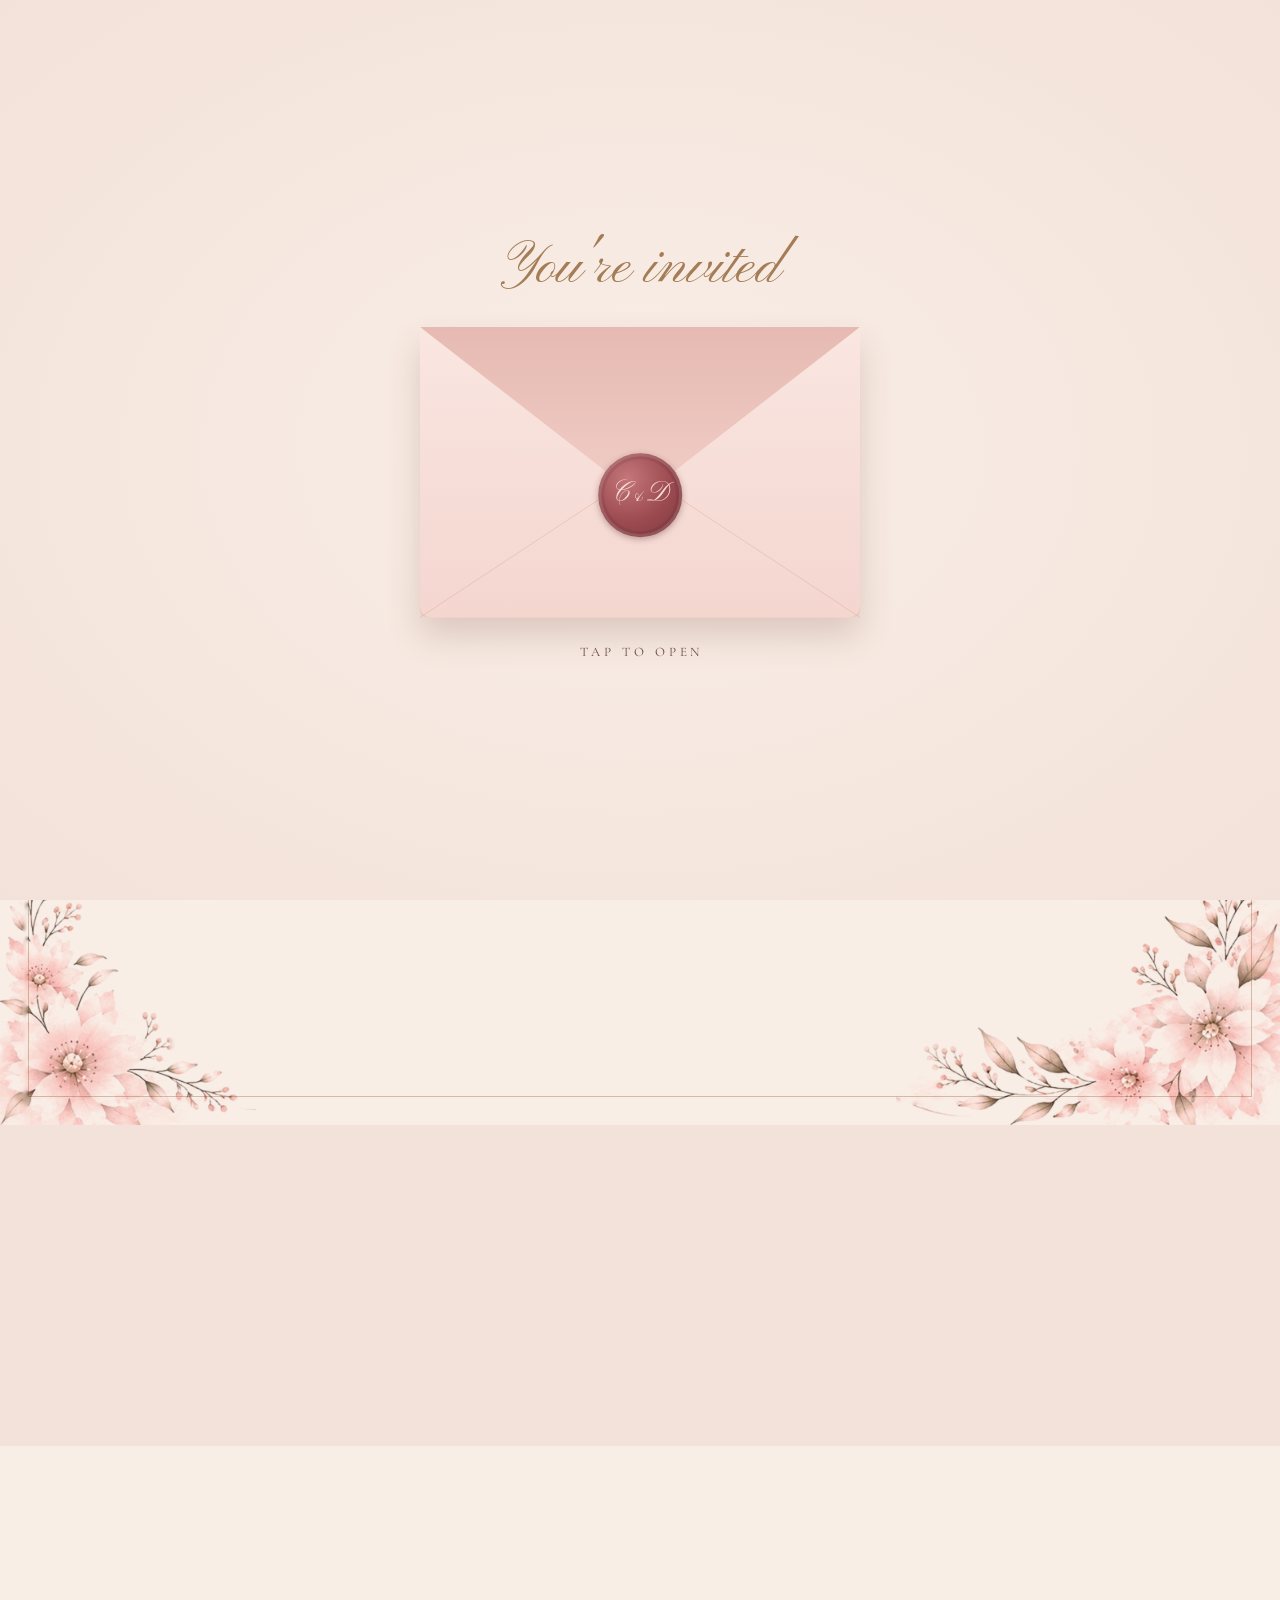
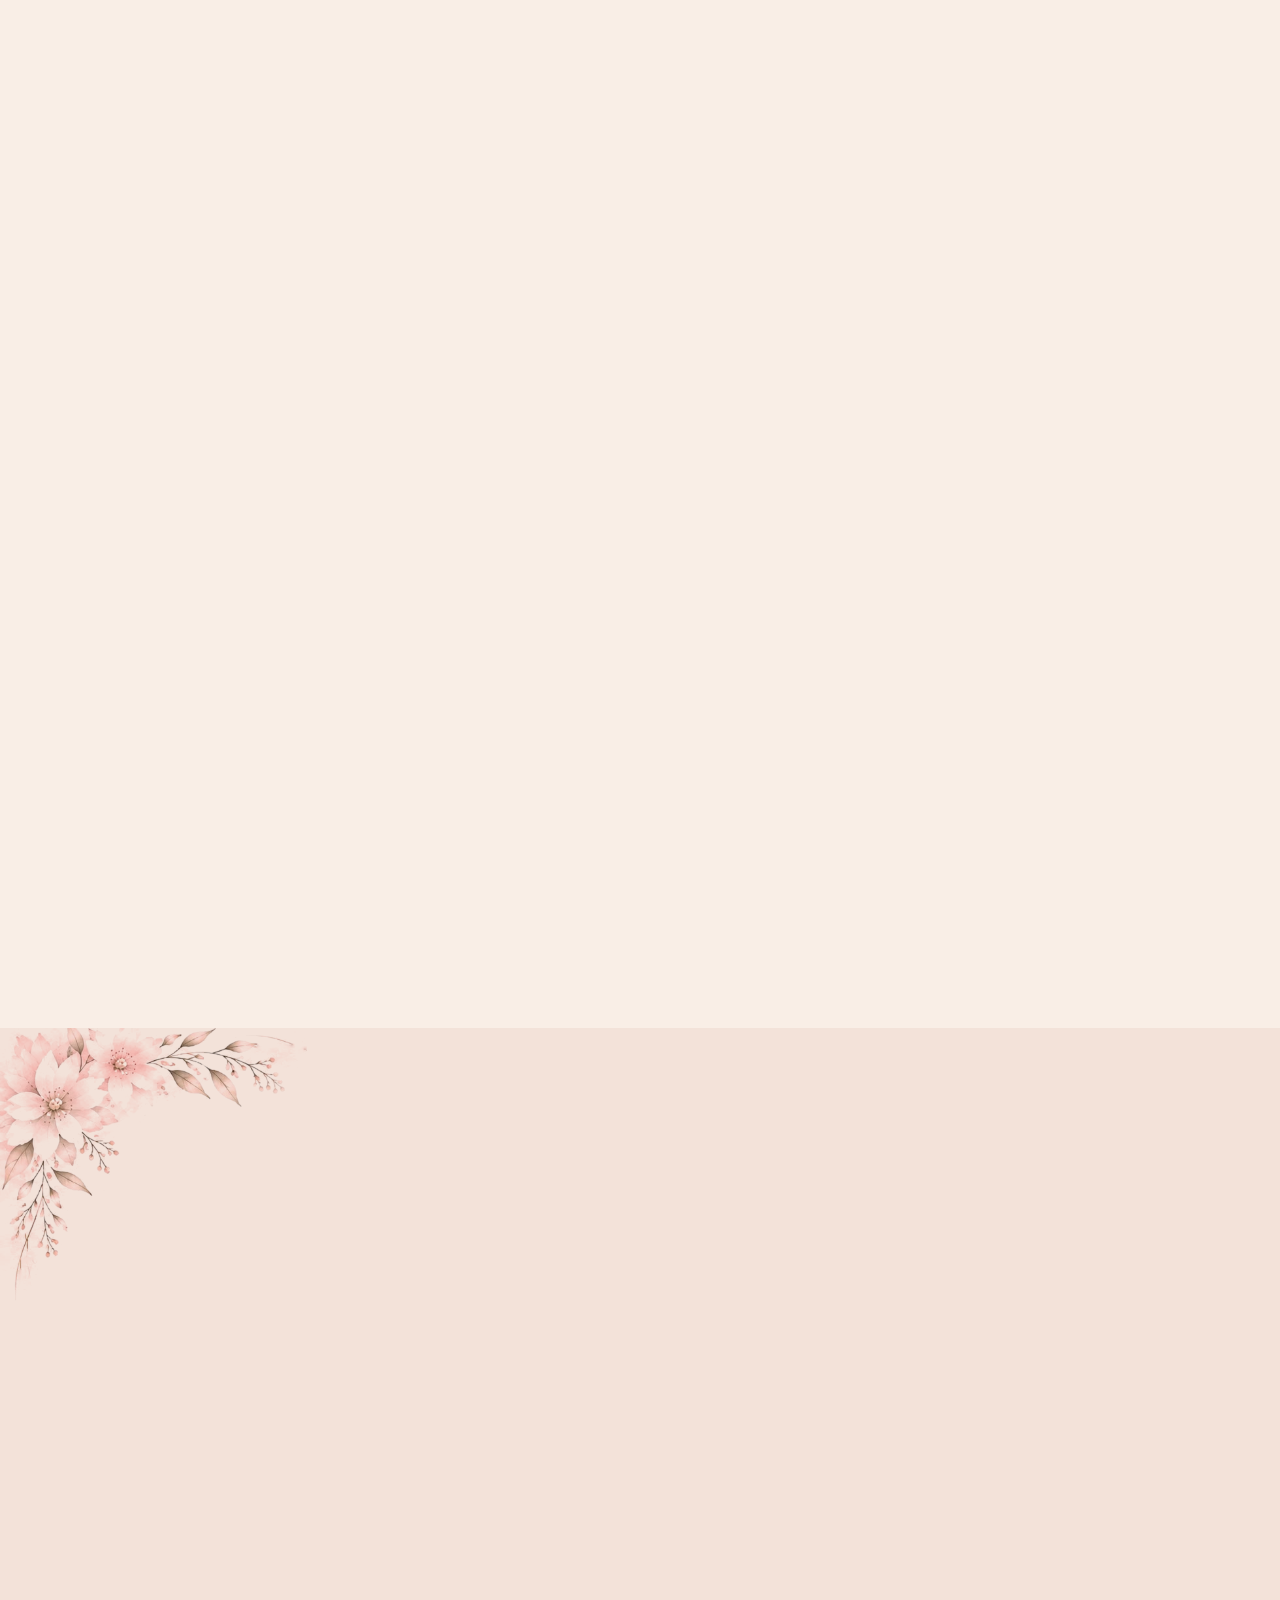
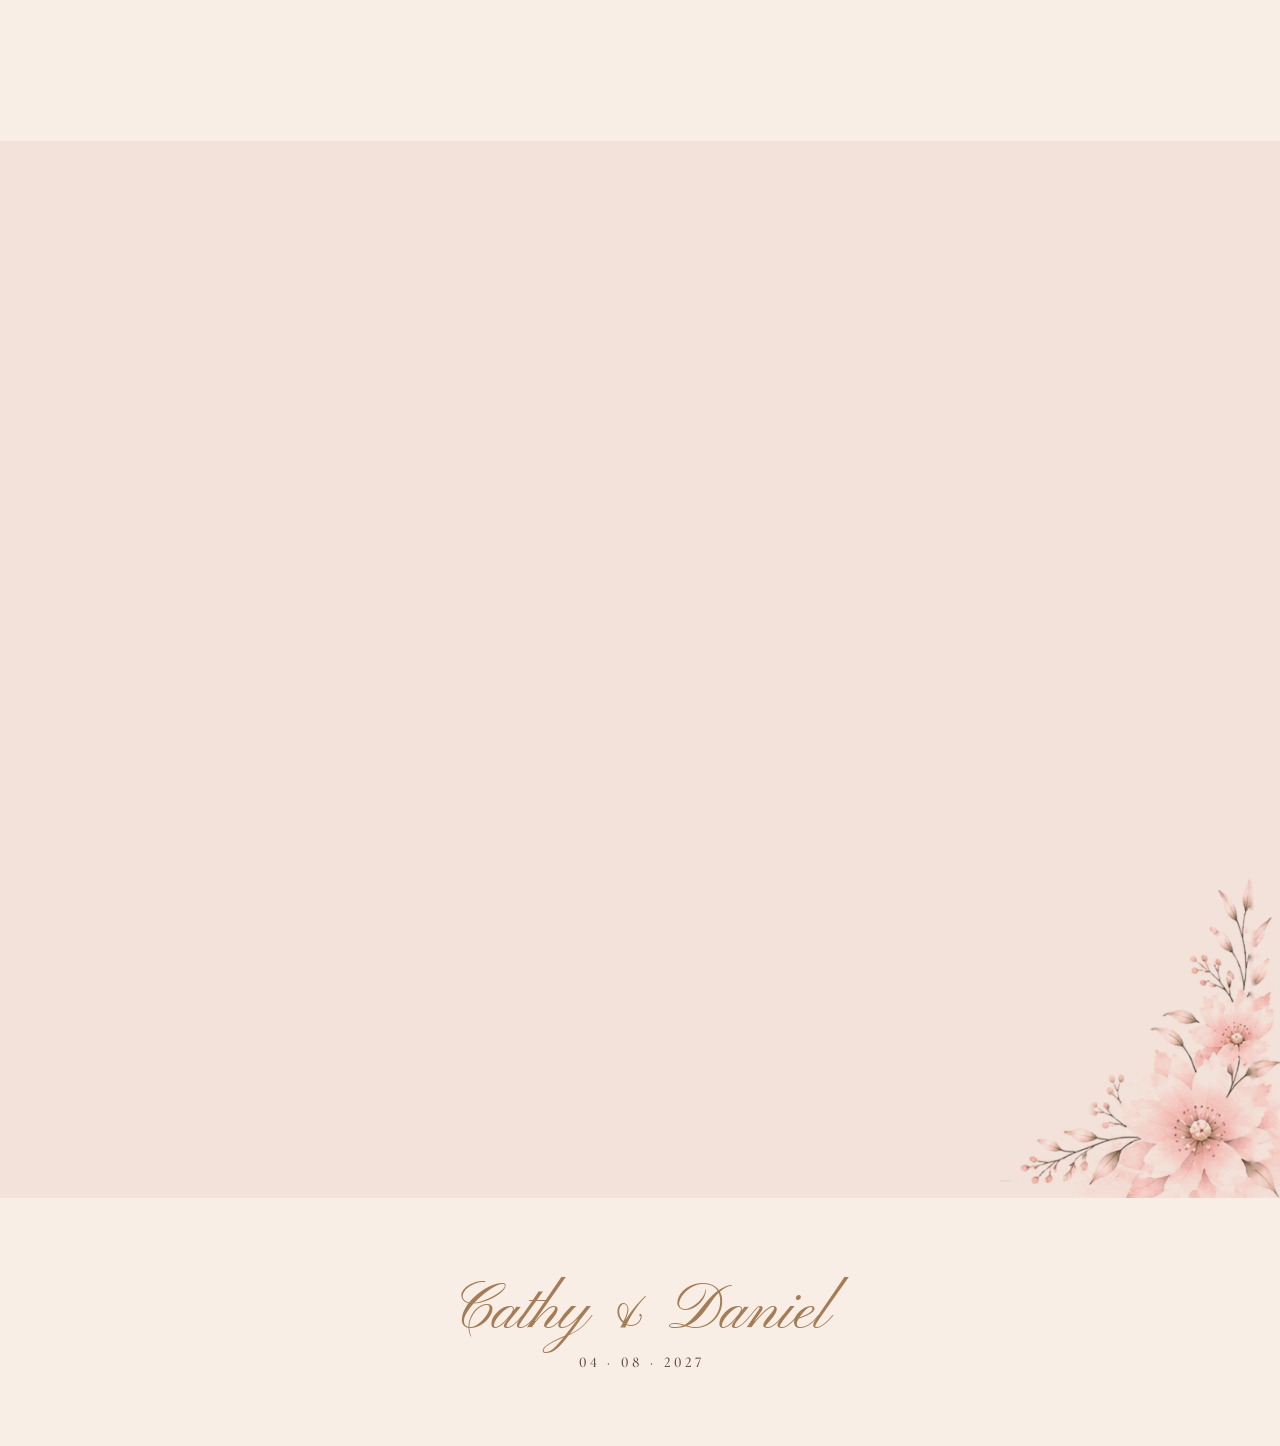
==== commit 0c2e53b9: "Alignment pass: centre attire art, optical centring for spaced caps, equal countdown boxes, aligned " ====
--- a/index.html
+++ b/index.html
@@ -13,7 +13,7 @@
 <link rel="preconnect" href="https://fonts.googleapis.com">
 <link rel="preconnect" href="https://fonts.gstatic.com" crossorigin>
 <link href="https://fonts.googleapis.com/css2?family=Cormorant+Garamond:ital,wght@0,400;0,500;0,600;1,400;1,500&family=Pinyon+Script&display=swap" rel="stylesheet">
-<link rel="stylesheet" href="styles.css?v=10">
+<link rel="stylesheet" href="styles.css?v=11">
 </head>
 <body class="locked">
 
@@ -72,13 +72,13 @@
         <span class="and"><span class="script">and</span></span>
         <span class="name">Daniel Geoff Green</span>
       </h1>
-      <p class="caps small reveal">Joyfully invite you to celebrate our wedding</p>
+      <p class="caps small reveal">Joyfully invite you to celebrate <span class="nw">our wedding</span></p>
 
       <div class="divider reveal"><span></span></div>
 
       <p class="date reveal">Wednesday, 4 August 2027<br>4:00 pm</p>
       <p class="script venue-script reveal">Surf Suites</p>
-      <p class="caps small reveal">URBNSURF Sydney · Sydney Olympic Park</p>
+      <p class="caps small reveal">URBNSURF Sydney<br>Sydney Olympic Park</p>
 
       <a href="#rsvp" class="btn reveal">RSVP</a>
     </div>
@@ -184,7 +184,7 @@
     <h2 class="script section-title reveal">Attire</h2>
     <div class="divider reveal"><span></span></div>
     <figure class="attire-art reveal">
-      <img src="assets/couple.png?v=10" width="574" height="756" alt="Line drawing of a groom in a tuxedo and a bride in a flowing gown, framed by laurel sprigs">
+      <img src="assets/couple.png?v=11" width="688" height="756" alt="Line drawing of a groom in a tuxedo and a bride in a flowing gown, framed by laurel sprigs">
       <figcaption>
         <p class="card-big">Formal</p>
         <p class="card-text">Please join us dressed in your best formal attire.</p>
--- a/styles.css
+++ b/styles.css
@@ -31,7 +31,7 @@
 /* ---------- shared type ---------- */
 .script { font-family: var(--script); font-weight: 400; color: var(--gold); line-height: 1.1; }
 .caps { text-transform: uppercase; letter-spacing: .22em; font-weight: 500; }
-.small { font-size: clamp(12.5px, 3.3vw, 15px); color: var(--ink-soft); line-height: 1.8; }
+.small { text-wrap: balance; font-size: clamp(12.5px, 3.3vw, 15px); color: var(--ink-soft); line-height: 1.8; }
 .divider { display: flex; align-items: center; gap: 12px; width: min(300px, 70%); margin: 28px auto; }
 .divider::before, .divider::after { content: ""; flex: 1; height: 1px; background: var(--gold); opacity: .7; }
 .divider span { width: 7px; height: 7px; background: var(--gold); transform: rotate(45deg); }
@@ -49,6 +49,20 @@
 .btn:focus-visible, input:focus-visible, select:focus-visible, textarea:focus-visible, .envelope:focus-visible {
   outline: 2px solid var(--rose); outline-offset: 3px;
 }
+
+
+/* ---------- optical centring ----------
+   Letter-spacing adds space after the last letter, which pushes centred
+   spaced-out capitals slightly left. Matching padding on the left cancels it. */
+.caps { padding-left: .22em; }
+.date { padding-left: .13em; }
+.eyebrow { padding-left: .3em; }
+.heading { padding-left: .24em; }
+.sub { padding-left: .22em; }
+.timer span { padding-left: .22em; }
+.intro-hint, .env-card-date { padding-left: .3em; }
+.btn { text-indent: .28em; }
+.btn-ghost { text-indent: .2em; }
 
 /* ---------- florals ---------- */
 .floral { position: absolute; pointer-events: none; user-select: none; z-index: 0; }
@@ -161,8 +175,8 @@
 /* ---------- countdown ---------- */
 .countdown { text-align: center; padding: 64px var(--gutter) 72px; background: var(--paper-deep); }
 .section-script { font-size: clamp(38px, 9vw, 52px); margin-bottom: 18px; }
-.timer { display: flex; justify-content: center; gap: clamp(10px, 4vw, 40px); }
-.timer div { min-width: clamp(64px, 18vw, 110px); padding: 16px 6px 12px; border: 1px solid var(--gold-soft); border-radius: 6px; background: var(--paper); }
+.timer { display: grid; grid-template-columns: repeat(4, minmax(0, 120px)); justify-content: center; gap: clamp(8px, 3vw, 32px); }
+.timer div { min-width: 0; padding: 16px 4px 12px; border: 1px solid var(--gold-soft); border-radius: 6px; background: var(--paper); }
 .timer b { display: block; font-size: clamp(32px, 8vw, 52px); font-weight: 500; line-height: 1; }
 .timer span { display: block; margin-top: 8px; font-size: clamp(10.5px, 2.6vw, 13px); letter-spacing: .22em; text-transform: uppercase; color: var(--rose); font-weight: 600; }
 
@@ -174,11 +188,11 @@
 .section .divider { margin-top: 16px; margin-bottom: 40px; }
 
 .detail-grid { display: grid; grid-template-columns: repeat(auto-fit, minmax(260px, 1fr)); gap: 22px; max-width: 820px; margin: 0 auto; }
-.card { padding: 34px 24px 30px; background: rgba(255, 255, 255, .35); border: 1px solid var(--gold-soft); border-radius: 6px; }
+.card { display: flex; flex-direction: column; align-items: center; padding: 34px 24px 30px; background: rgba(255, 255, 255, .35); border: 1px solid var(--gold-soft); border-radius: 6px; }
 .eyebrow { font-size: 13px; font-weight: 600; letter-spacing: .3em; text-transform: uppercase; color: var(--rose); margin-bottom: 12px; }
 .card-big { font-size: clamp(24px, 6vw, 30px); font-weight: 500; line-height: 1.25; }
 .card-text { color: var(--ink-soft); font-size: 18px; margin-top: 8px; }
-.card-actions { display: flex; flex-wrap: wrap; gap: 10px; justify-content: center; margin-top: 22px; }
+.card-actions { display: flex; flex-wrap: wrap; gap: 10px; justify-content: center; margin-top: auto; padding-top: 22px; }
 .map { max-width: 820px; margin: 22px auto 0; border-radius: 6px; overflow: hidden; border: 1px solid var(--gold-soft); aspect-ratio: 16 / 9; background: var(--paper-deep); }
 .map iframe { width: 100%; height: 100%; border: 0; filter: sepia(.25) saturate(.8); }
 
@@ -200,14 +214,14 @@
 .rites { display: grid; gap: 22px; margin-top: 26px; }
 
 /* ---------- attire ---------- */
-.attire-art { max-width: 420px; margin: 0 auto; }
+.attire-art { max-width: 500px; margin: 0 auto; }
 .attire-art img { width: 100%; height: auto; margin: 0 auto; }
 .attire-art figcaption { margin-top: 18px; }
 .attire-art .card-text { text-wrap: balance; }
 
 /* ---------- RSVP ---------- */
 .rsvp { max-width: 520px; margin: 34px auto 0; text-align: left; display: grid; gap: 20px;
-  padding: clamp(24px, 6vw, 40px); background: rgba(255, 255, 255, .45); border: 1px solid var(--gold-soft); border-radius: 8px; }
+  padding: clamp(24px, 6vw, 40px); background: #f8efea; border: 1px solid var(--gold-soft); border-radius: 8px; }
 .rsvp-hello { text-align: center; font-size: 22px; font-style: italic; color: var(--ink); }
 .field { display: grid; gap: 7px; }
 .field > span, .choice legend { font-size: 14px; font-weight: 600; letter-spacing: .12em; text-transform: uppercase; color: var(--ink-soft); }
@@ -253,16 +267,18 @@
 
 @media (max-width: 520px) {
   .split > div { padding: 2px 6px; }
-  .split .sub { font-size: 12px; letter-spacing: .13em; white-space: nowrap; }
+  .split .sub { font-size: 12px; letter-spacing: .13em; padding-left: .13em; white-space: nowrap; }
   body { font-size: 17px; }
   .nav-mono { display: none; }
   .nav { justify-content: center; }
   .choice { grid-template-columns: 1fr; }
-  .attire-art { max-width: 300px; }
+  .attire-art { max-width: 380px; }
+  .fl-sec-br { width: 120px; opacity: .75; }
+  .caps.small { letter-spacing: .18em; padding-left: .18em; }
 }
 
 @media (max-width: 380px) {
-  .split .sub { font-size: 11.5px; letter-spacing: .08em; }
+  .split .sub { font-size: 11.5px; letter-spacing: .08em; padding-left: .08em; }
 }
 
 @media (prefers-reduced-motion: reduce) {
